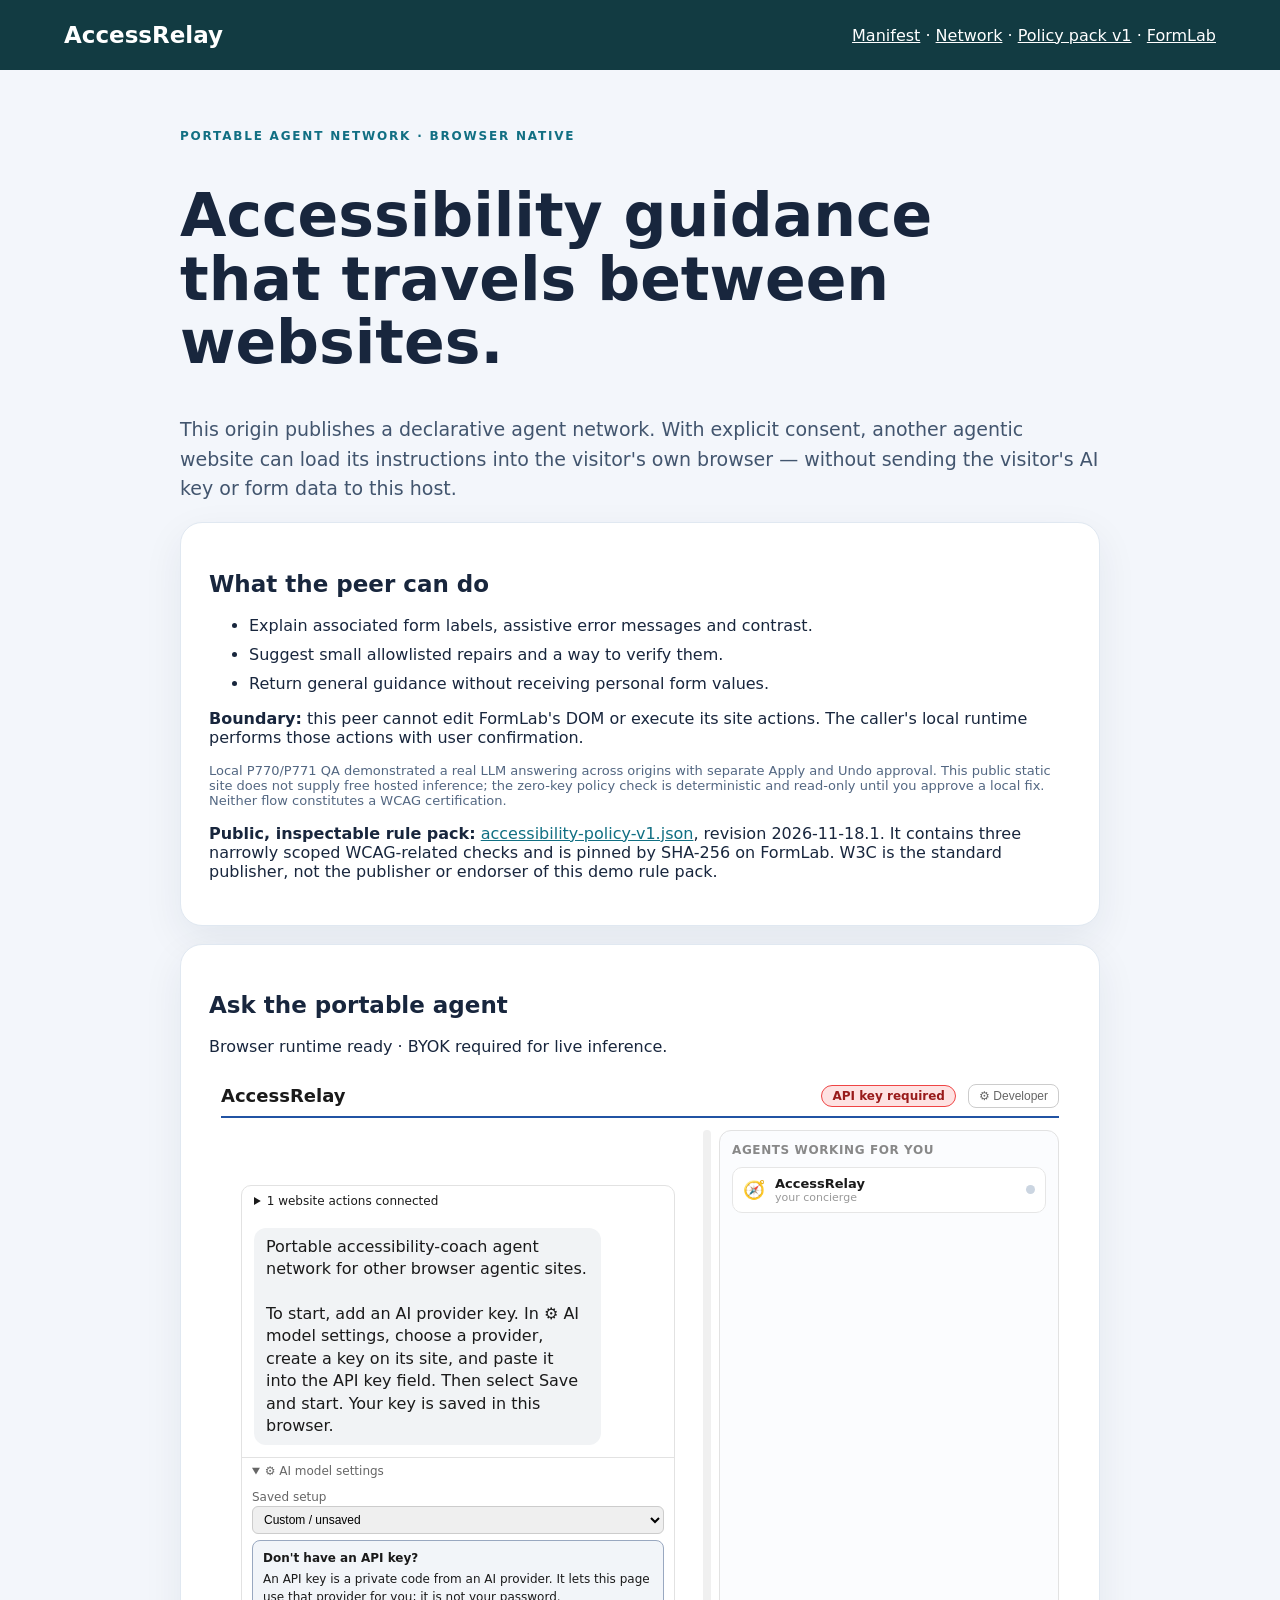
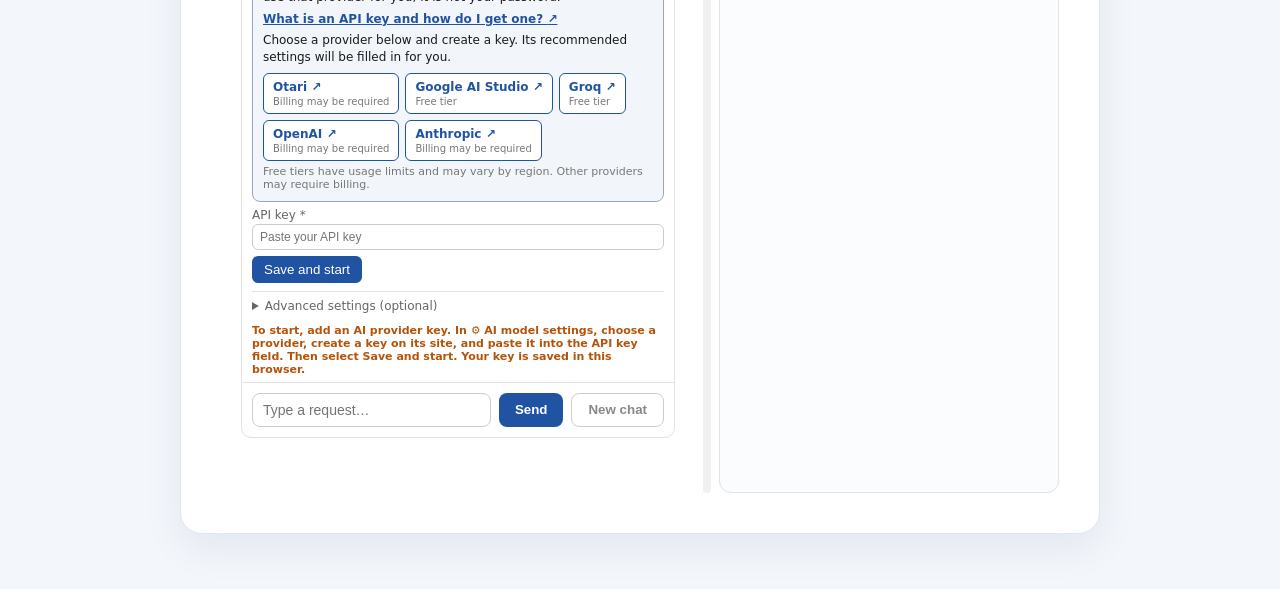
==== accessrelay/index.html @ d530da46 "Initial public release: source-pinned AccessRelay and FormLab" ====
<!doctype html><html lang="en"><head><meta charset="utf-8"><meta name="viewport" content="width=device-width,initial-scale=1"><meta name="description" content="Portable open agentic web accessibility coach, hosted as a separate origin."><title>AccessRelay · Portable accessibility agent</title><link rel="stylesheet" href="./styles.css"><script type="module" src="./site.js"></script></head><body><header><a class="brand" href="./">AccessRelay</a><nav><a href="./agent-manifest.json">Manifest</a> · <a href="./accessrelay.network.json">Network</a> · <a href="./accessibility-policy-v1.json">Policy pack v1</a> · <a href="https://oaw-formlab-2026.vercel.app/">FormLab</a></nav></header><main><span class="tag">Portable agent network · browser native</span><h1>Accessibility guidance that travels between websites.</h1><p class="lead">This origin publishes a declarative agent network. With explicit consent, another agentic website can load its instructions into the visitor's own browser — without sending the visitor's AI key or form data to this host.</p><section class="panel"><h2>What the peer can do</h2><ul><li>Explain associated form labels, assistive error messages and contrast.</li><li>Suggest small allowlisted repairs and a way to verify them.</li><li>Return general guidance without receiving personal form values.</li></ul><p><strong>Boundary:</strong> this peer cannot edit FormLab's DOM or execute its site actions. The caller's local runtime performs those actions with user confirmation.</p><p class="note">Local P770/P771 QA demonstrated a real LLM answering across origins with separate Apply and Undo approval. This public static site does not supply free hosted inference; the zero-key policy check is deterministic and read-only until you approve a local fix. Neither flow constitutes a WCAG certification.</p><p><strong>Public, inspectable rule pack:</strong> <a href="./accessibility-policy-v1.json">accessibility-policy-v1.json</a>, revision 2026-11-18.1. It contains three narrowly scoped WCAG-related checks and is pinned by SHA-256 on FormLab. W3C is the standard publisher, not the publisher or endorser of this demo rule pack.</p></section><section class="panel" style="margin-top:18px"><h2>Ask the portable agent</h2><p id="agent-status" role="status">Loading reference runtime...</p><div id="agent-app"></div></section></main></body></html>
---- accessrelay/styles.css ----
:root{font-family:Inter,system-ui,-apple-system,Segoe UI,sans-serif;color:#18263d;background:#f3f6fb}*{box-sizing:border-box}body{margin:0}header{background:#123b42;padding:22px 5vw;display:flex;justify-content:space-between;color:white;align-items:center}a{color:#116f83}header a{color:white}.brand{font-size:23px;font-weight:800;text-decoration:none}main{max-width:960px;margin:auto;padding:55px 20px}.tag{text-transform:uppercase;letter-spacing:.15em;color:#116f83;font-weight:800;font-size:12px}h1{font-size:clamp(32px,5vw,60px);line-height:1.06;max-width:780px}h2{font-size:23px}.lead{font-size:19px;line-height:1.55;color:#42556e}.panel{padding:28px;background:white;border-radius:22px;box-shadow:0 14px 40px #10274312;border:1px solid #e0e8f1}.note{font-size:13px;color:#536782}li{margin:10px 0}@media(max-width:620px){header{flex-direction:column;align-items:flex-start;gap:12px}main{padding:24px 16px}}
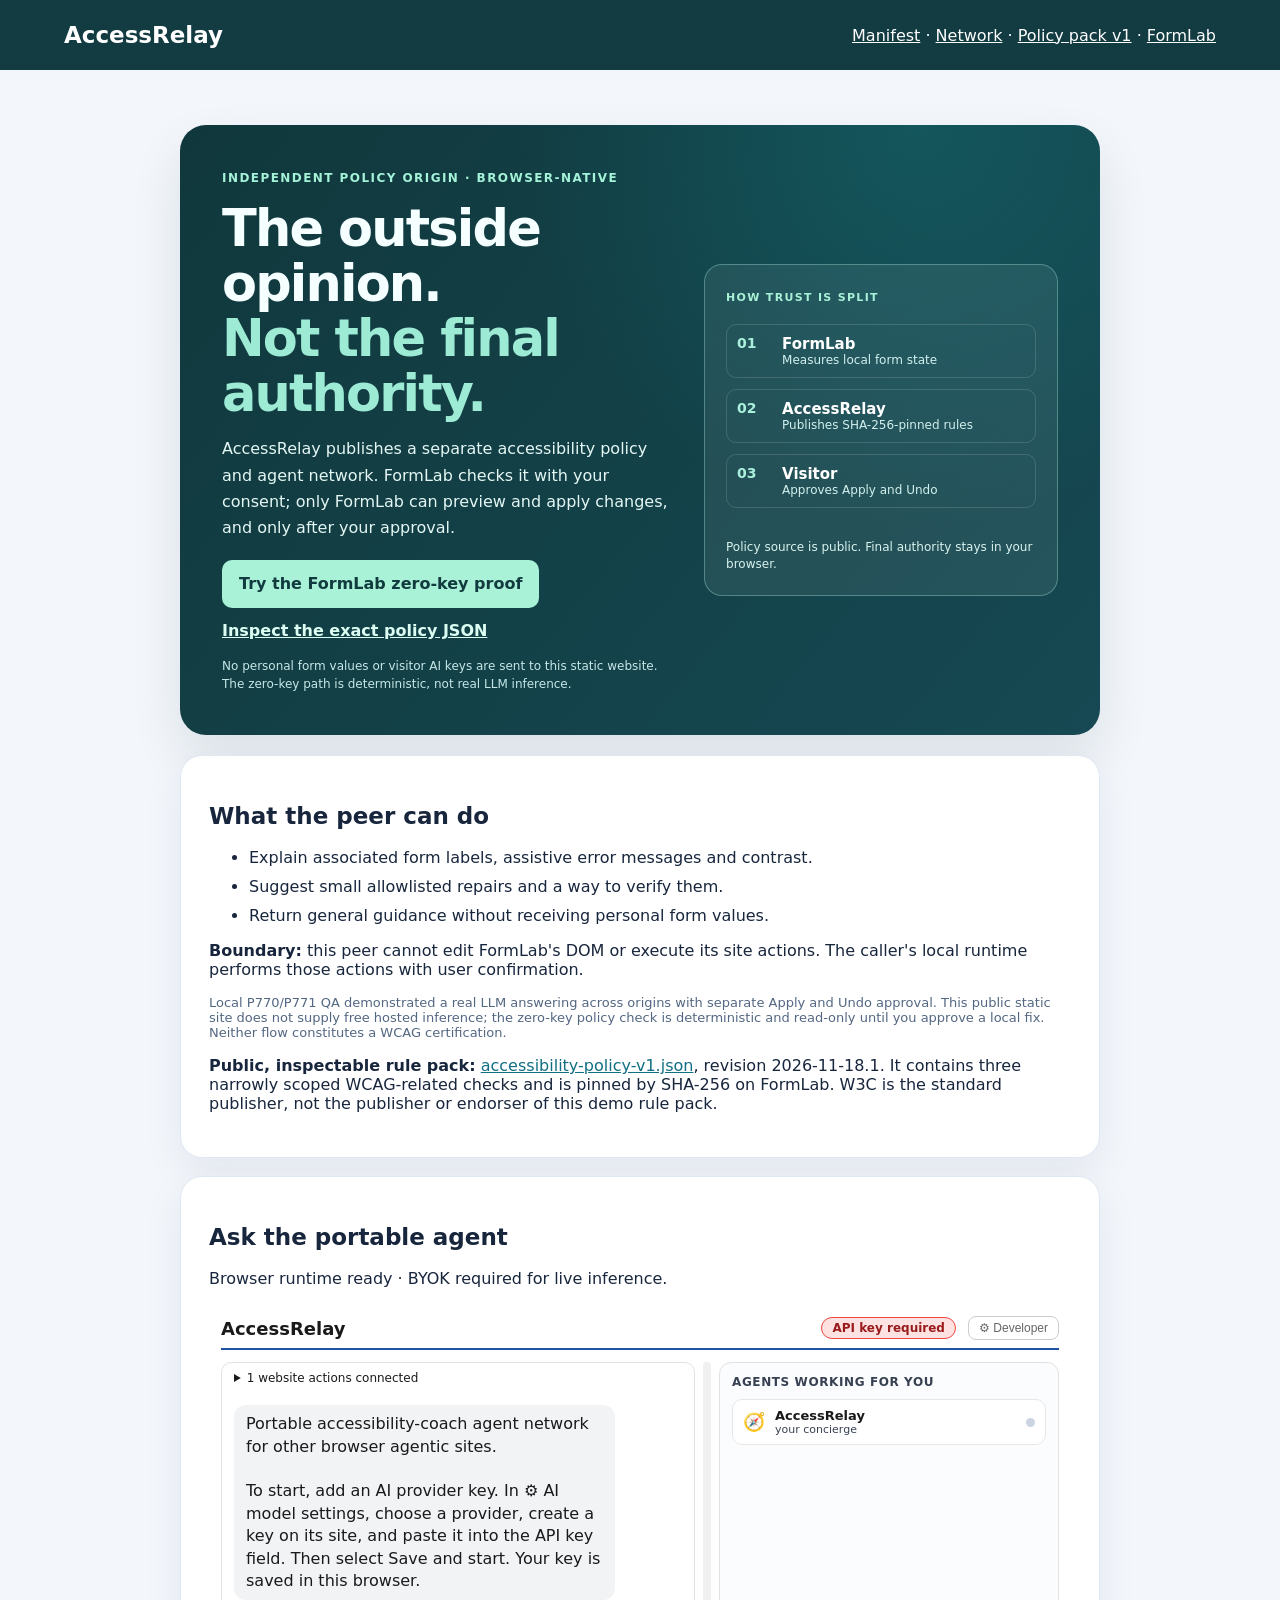
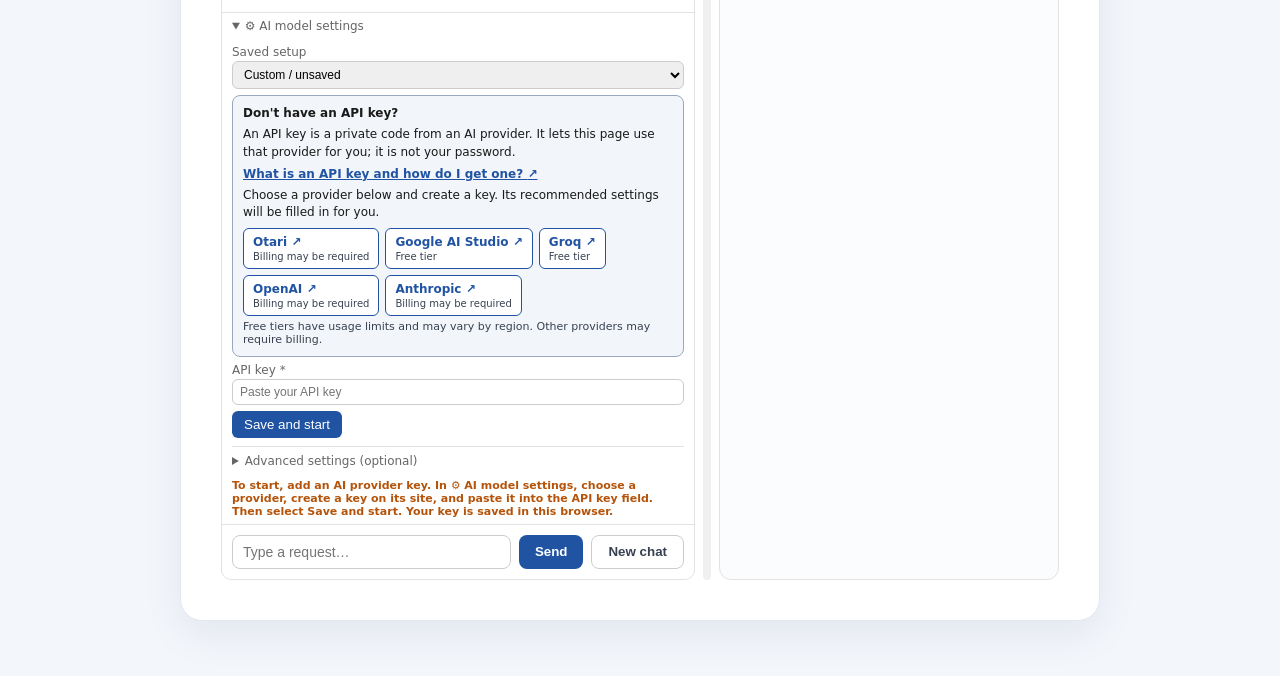
==== commit cbe73e07: "feat(p790): publish reviewed reversible trust repair source" ====
--- a/accessrelay/index.html
+++ b/accessrelay/index.html
@@ -1 +1,11 @@
-<!doctype html><html lang="en"><head><meta charset="utf-8"><meta name="viewport" content="width=device-width,initial-scale=1"><meta name="description" content="Portable open agentic web accessibility coach, hosted as a separate origin."><title>AccessRelay · Portable accessibility agent</title><link rel="stylesheet" href="./styles.css"><script type="module" src="./site.js"></script></head><body><header><a class="brand" href="./">AccessRelay</a><nav><a href="./agent-manifest.json">Manifest</a> · <a href="./accessrelay.network.json">Network</a> · <a href="./accessibility-policy-v1.json">Policy pack v1</a> · <a href="https://oaw-formlab-2026.vercel.app/">FormLab</a></nav></header><main><span class="tag">Portable agent network · browser native</span><h1>Accessibility guidance that travels between websites.</h1><p class="lead">This origin publishes a declarative agent network. With explicit consent, another agentic website can load its instructions into the visitor's own browser — without sending the visitor's AI key or form data to this host.</p><section class="panel"><h2>What the peer can do</h2><ul><li>Explain associated form labels, assistive error messages and contrast.</li><li>Suggest small allowlisted repairs and a way to verify them.</li><li>Return general guidance without receiving personal form values.</li></ul><p><strong>Boundary:</strong> this peer cannot edit FormLab's DOM or execute its site actions. The caller's local runtime performs those actions with user confirmation.</p><p class="note">Local P770/P771 QA demonstrated a real LLM answering across origins with separate Apply and Undo approval. This public static site does not supply free hosted inference; the zero-key policy check is deterministic and read-only until you approve a local fix. Neither flow constitutes a WCAG certification.</p><p><strong>Public, inspectable rule pack:</strong> <a href="./accessibility-policy-v1.json">accessibility-policy-v1.json</a>, revision 2026-11-18.1. It contains three narrowly scoped WCAG-related checks and is pinned by SHA-256 on FormLab. W3C is the standard publisher, not the publisher or endorser of this demo rule pack.</p></section><section class="panel" style="margin-top:18px"><h2>Ask the portable agent</h2><p id="agent-status" role="status">Loading reference runtime...</p><div id="agent-app"></div></section></main></body></html>+<!doctype html><html lang="en"><head><meta charset="utf-8"><meta name="viewport" content="width=device-width,initial-scale=1"><meta name="description" content="Portable open agentic web accessibility coach, hosted as a separate origin."><title>AccessRelay · Portable accessibility agent</title><link rel="icon" type="image/svg+xml" href="./favicon.svg"><link rel="stylesheet" href="./styles.css"><link rel="stylesheet" href="./peer-hero.css"><script type="module" src="./site.js"></script></head><body><header><a class="brand" href="./">AccessRelay</a><nav><a href="./agent-manifest.json">Manifest</a> · <a href="./accessrelay.network.json">Network</a> · <a href="./accessibility-policy-v1.json">Policy pack v1</a> · <a href="https://oaw-formlab-2026.vercel.app/">FormLab</a></nav></header><main id="main-content">
+<section class="peer-hero" aria-labelledby="peer-title">
+  <div><span class="tag">INDEPENDENT POLICY ORIGIN · BROWSER-NATIVE</span>
+    <h1 id="peer-title">The outside opinion.<br><span>Not the final authority.</span></h1>
+    <p class="lead">AccessRelay publishes a separate accessibility policy and agent network. FormLab checks it with your consent; only FormLab can preview and apply changes, and only after your approval.</p>
+    <div class="peer-actions"><a class="peer-cta" href="https://oaw-formlab-2026.vercel.app/">Try the FormLab zero-key proof</a><a class="peer-text-link" href="./accessibility-policy-v1.json">Inspect the exact policy JSON</a></div>
+    <p class="peer-fineprint">No personal form values or visitor AI keys are sent to this static website. The zero-key path is deterministic, not real LLM inference.</p>
+  </div>
+  <div class="peer-flow" aria-label="Separation of responsibilities"><span class="peer-flow-label">HOW TRUST IS SPLIT</span><ol><li><span>01</span><strong>FormLab</strong><small>Measures local form state</small></li><li><span>02</span><strong>AccessRelay</strong><small>Publishes SHA-256-pinned rules</small></li><li><span>03</span><strong>Visitor</strong><small>Approves Apply and Undo</small></li></ol><p>Policy source is public. Final authority stays in your browser.</p></div>
+</section>
+<section class="panel"><h2>What the peer can do</h2><ul><li>Explain associated form labels, assistive error messages and contrast.</li><li>Suggest small allowlisted repairs and a way to verify them.</li><li>Return general guidance without receiving personal form values.</li></ul><p><strong>Boundary:</strong> this peer cannot edit FormLab's DOM or execute its site actions. The caller's local runtime performs those actions with user confirmation.</p><p class="note">Local P770/P771 QA demonstrated a real LLM answering across origins with separate Apply and Undo approval. This public static site does not supply free hosted inference; the zero-key policy check is deterministic and read-only until you approve a local fix. Neither flow constitutes a WCAG certification.</p><p><strong>Public, inspectable rule pack:</strong> <a href="./accessibility-policy-v1.json">accessibility-policy-v1.json</a>, revision 2026-11-18.1. It contains three narrowly scoped WCAG-related checks and is pinned by SHA-256 on FormLab. W3C is the standard publisher, not the publisher or endorser of this demo rule pack.</p></section><section class="panel" style="margin-top:18px"><h2>Ask the portable agent</h2><p id="agent-status" role="status">Loading reference runtime...</p><div id="agent-app"></div></section></main></body></html>
--- a/accessrelay/peer-hero.css
+++ b/accessrelay/peer-hero.css
@@ -0,0 +1,29 @@
+/* P781: explain the cross-origin trust split without claiming hosted model inference. */
+.peer-hero{display:grid;grid-template-columns:minmax(0,1.1fr) minmax(255px,.85fr);gap:24px;align-items:center;border-radius:26px;padding:clamp(22px,4vw,42px);background:radial-gradient(circle at 80% 0%,#147c805c,transparent 42%),linear-gradient(130deg,#10383c,#164953);color:#f5ffff;box-shadow:0 24px 50px #123b421b}
+.peer-hero h1{font-size:clamp(33px,4.1vw,51px);line-height:1.08;letter-spacing:-.036em;max-width:580px;margin:15px 0}
+.peer-hero h1 span{color:#9eebd5}
+.peer-hero .tag{color:#a4f2d8;letter-spacing:.12em}
+.peer-hero .lead{color:#e4f7f4;font-size:16px;line-height:1.65;margin:0 0 18px}
+.peer-actions{display:flex;align-items:center;flex-wrap:wrap;gap:13px}
+.peer-cta{display:inline-flex;align-items:center;justify-content:center;border-radius:10px;min-height:48px;background:#a9f1d7;color:#123b3f;text-decoration:none;font-weight:800;padding:12px 17px}
+.peer-cta:hover{background:#defbea;color:#0f383a}
+.peer-text-link{color:#dcfef2;font-weight:700}
+.peer-cta:focus-visible,.peer-text-link:focus-visible{outline:3px solid #ffd469;outline-offset:3px}
+.peer-fineprint{font-size:12px;line-height:1.5;color:#c6e7e7;margin:17px 0 0}
+.peer-flow{border:1px solid #9cddd064;border-radius:18px;background:#ffffff12;padding:21px}
+.peer-flow-label{color:#a9f1d7;font-size:11px;font-weight:800;letter-spacing:.12em}
+.peer-flow ol{list-style:none;padding:8px 0;margin:0}
+.peer-flow li{display:grid;grid-template-columns:35px 1fr;column-gap:10px;row-gap:0;margin:11px 0;padding:10px;border:1px solid #ffffff24;border-radius:10px}
+.peer-flow li>span{grid-row:span 2;color:#aaf0dc;font-size:14px;font-weight:800}
+.peer-flow li>strong{font-size:15px;color:#fff}
+.peer-flow li>small{font-size:12px;color:#d2f1ee}
+.peer-flow p{font-size:12px;color:#d9f3ed;line-height:1.45;margin:12px 0 0}
+.peer-hero+.panel{margin-top:20px}
+@media(max-width:820px){.peer-hero{grid-template-columns:1fr}.peer-hero h1{max-width:none}.peer-flow{padding:14px}}
+@media(max-width:480px){.peer-hero{padding:19px 16px;border-radius:17px;gap:15px}.peer-hero h1{font-size:35px}.peer-hero .lead{font-size:14px}.peer-actions{align-items:stretch;flex-direction:column}.peer-cta{width:100%}}
+/* P783: improve Cognizant settings/help contrast without altering upstream runtime. */
+#agent-app .ns-key-providers small,
+#agent-app .ns-key-help .ns-hint,
+#agent-app .ns-agents h3,
+#agent-app .ns-arole{color:#374151 !important}
+#agent-app #ns-newchat{color:#374151 !important}
